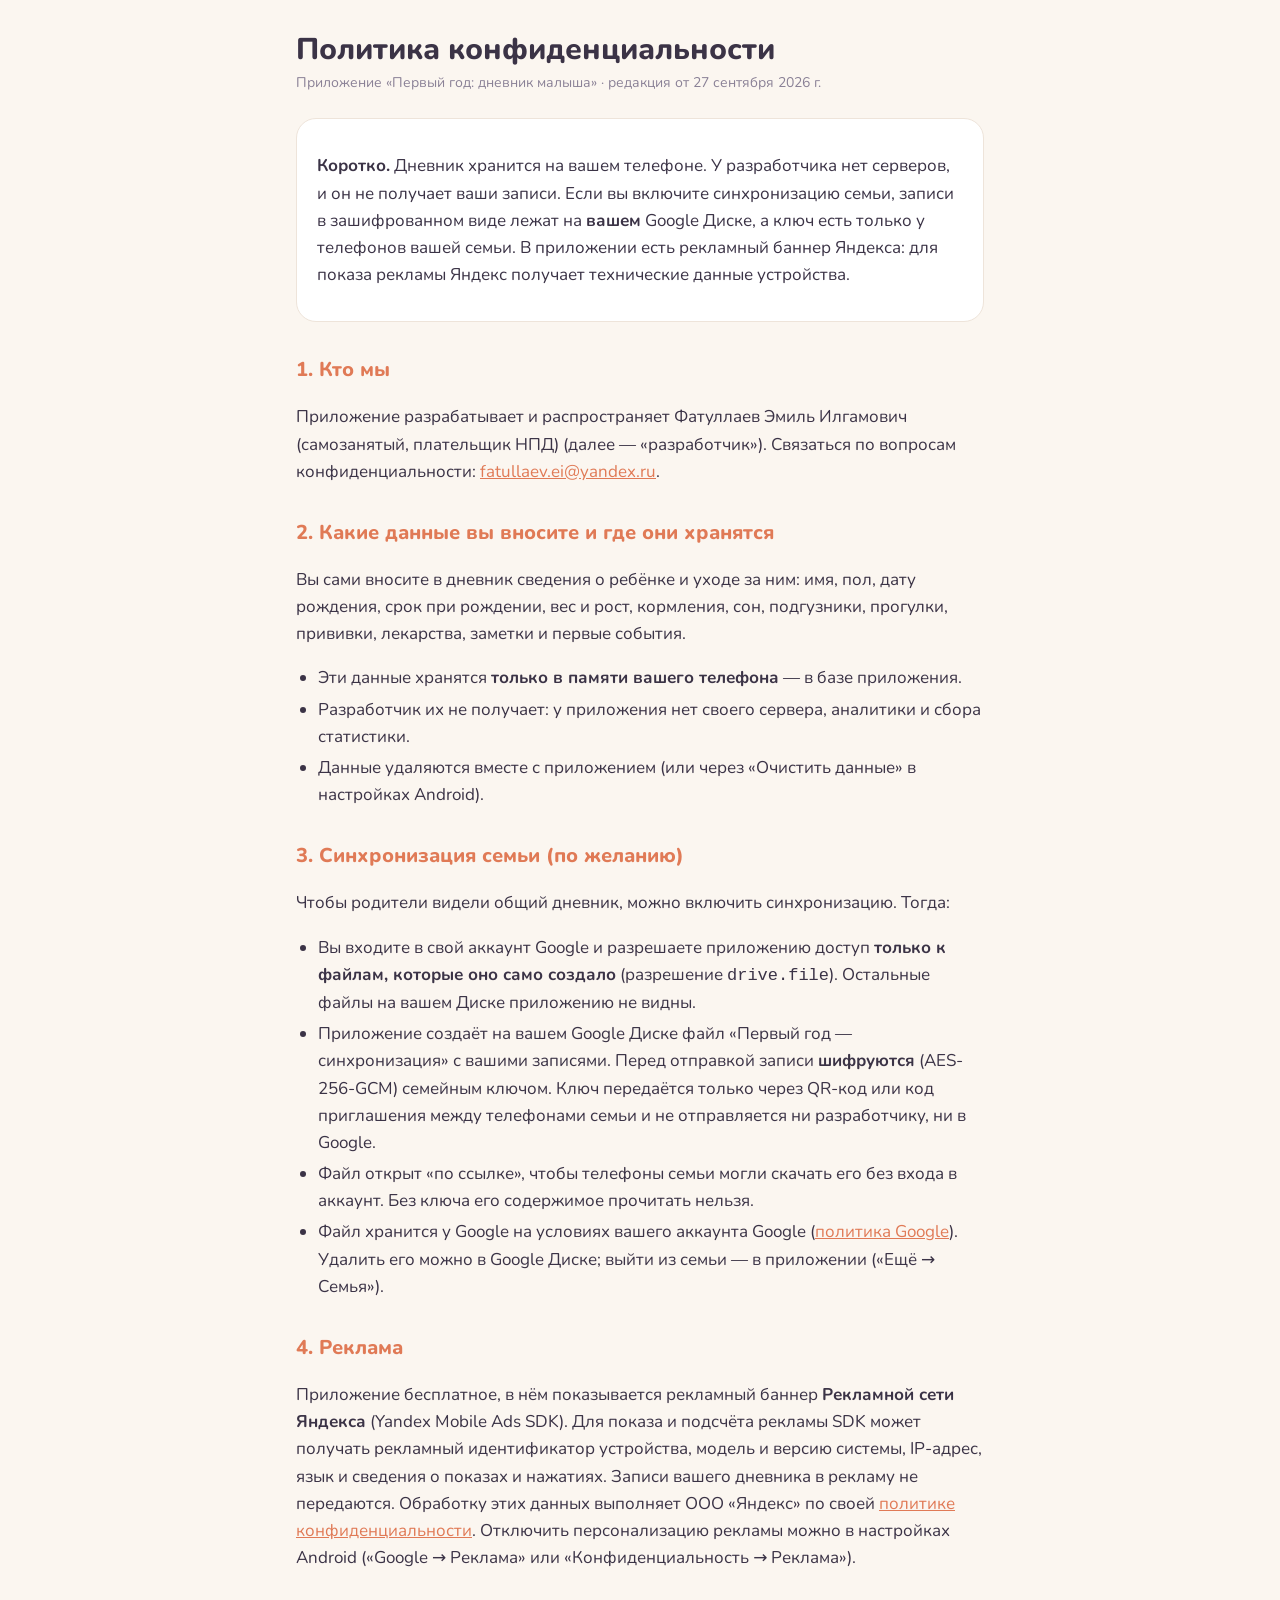
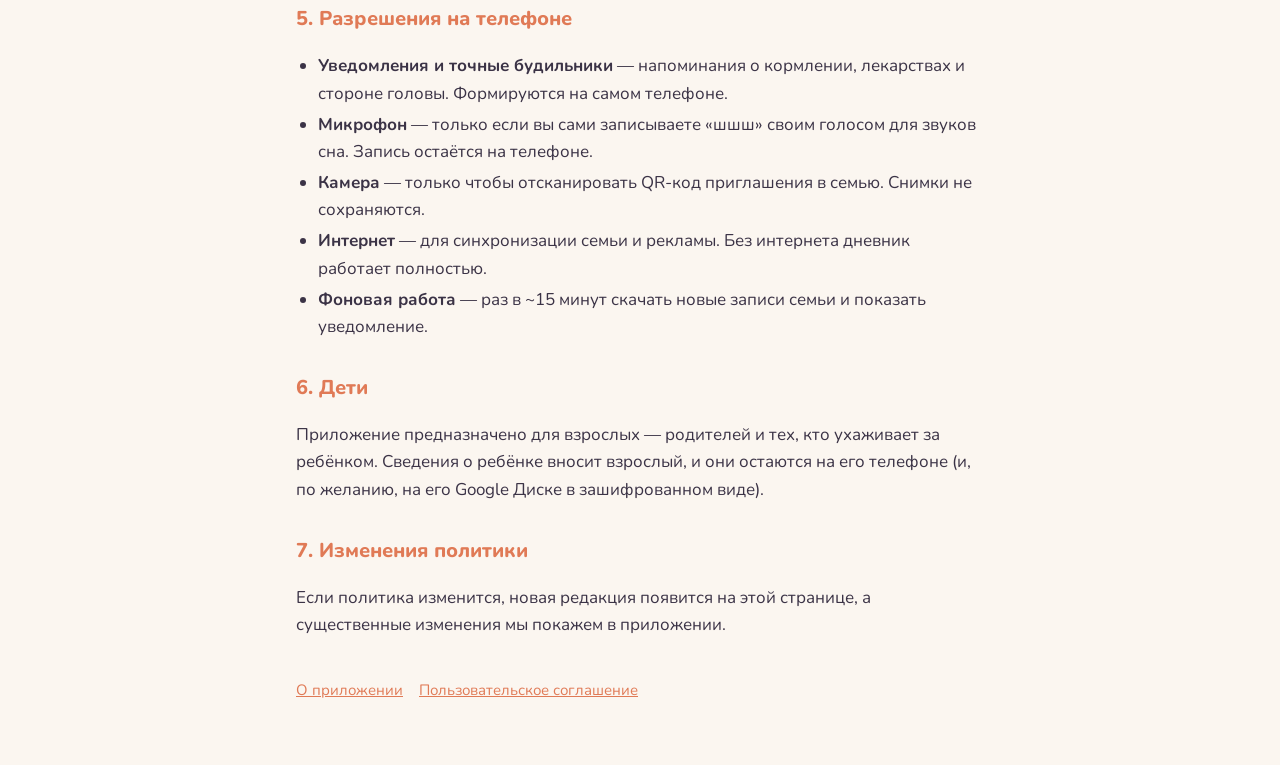
==== privacy.html @ 51f769ee "Add files via upload" ====
<!doctype html>
<html lang="ru">
<head>
<meta charset="utf-8">
<meta name="viewport" content="width=device-width, initial-scale=1">
<title>Политика конфиденциальности — Первый год</title>
<link rel="preconnect" href="https://fonts.googleapis.com">
<link href="https://fonts.googleapis.com/css2?family=Nunito:wght@400;700;800&display=swap" rel="stylesheet">
<link rel="stylesheet" href="style.css">
</head>
<body>
<main>
<h1>Политика конфиденциальности</h1>
<p class="date">Приложение «Первый год: дневник малыша» · редакция от 27 сентября 2026 г.</p>

<div class="card">
<p><b>Коротко.</b> Дневник хранится на вашем телефоне. У разработчика нет серверов,
и он не получает ваши записи. Если вы включите синхронизацию семьи, записи
в зашифрованном виде лежат на <b>вашем</b> Google Диске, а ключ есть только
у телефонов вашей семьи. В приложении есть рекламный баннер Яндекса: для
показа рекламы Яндекс получает технические данные устройства.</p>
</div>

<h2>1. Кто мы</h2>
<p>Приложение разрабатывает и распространяет Фатуллаев Эмиль Илгамович (самозанятый, плательщик НПД) (далее — «разработчик»).
Связаться по вопросам конфиденциальности: <a href="mailto:fatullaev.ei@yandex.ru">fatullaev.ei@yandex.ru</a>.</p>

<h2>2. Какие данные вы вносите и где они хранятся</h2>
<p>Вы сами вносите в дневник сведения о ребёнке и уходе за ним: имя, пол, дату
рождения, срок при рождении, вес и рост, кормления, сон, подгузники, прогулки,
прививки, лекарства, заметки и первые события.</p>
<ul>
<li>Эти данные хранятся <b>только в памяти вашего телефона</b> — в базе
приложения.</li>
<li>Разработчик их не получает: у приложения нет своего сервера, аналитики
и сбора статистики.</li>
<li>Данные удаляются вместе с приложением (или через «Очистить данные»
в настройках Android).</li>
</ul>

<h2>3. Синхронизация семьи (по желанию)</h2>
<p>Чтобы родители видели общий дневник, можно включить синхронизацию. Тогда:</p>
<ul>
<li>Вы входите в свой аккаунт Google и разрешаете приложению доступ
<b>только к файлам, которые оно само создало</b> (разрешение
<code>drive.file</code>). Остальные файлы на вашем Диске приложению не видны.</li>
<li>Приложение создаёт на вашем Google Диске файл «Первый год — синхронизация»
с вашими записями. Перед отправкой записи <b>шифруются</b> (AES-256-GCM)
семейным ключом. Ключ передаётся только через QR-код или код приглашения
между телефонами семьи и не отправляется ни разработчику, ни в Google.</li>
<li>Файл открыт «по ссылке», чтобы телефоны семьи могли скачать его без
входа в аккаунт. Без ключа его содержимое прочитать нельзя.</li>
<li>Файл хранится у Google на условиях вашего аккаунта Google
(<a href="https://policies.google.com/privacy?hl=ru">политика Google</a>).
Удалить его можно в Google Диске; выйти из семьи — в приложении
(«Ещё → Семья»).</li>
</ul>

<h2>4. Реклама</h2>
<p>Приложение бесплатное, в нём показывается рекламный баннер
<b>Рекламной сети Яндекса</b> (Yandex Mobile Ads SDK). Для показа и подсчёта
рекламы SDK может получать рекламный идентификатор устройства, модель
и версию системы, IP-адрес, язык и сведения о показах и нажатиях.
Записи вашего дневника в рекламу не передаются. Обработку этих данных
выполняет ООО «Яндекс» по своей
<a href="https://yandex.ru/legal/confidential/">политике конфиденциальности</a>.
Отключить персонализацию рекламы можно в настройках Android
(«Google → Реклама» или «Конфиденциальность → Реклама»).</p>

<h2>5. Разрешения на телефоне</h2>
<ul>
<li><b>Уведомления и точные будильники</b> — напоминания о кормлении,
лекарствах и стороне головы. Формируются на самом телефоне.</li>
<li><b>Микрофон</b> — только если вы сами записываете «шшш» своим голосом для
звуков сна. Запись остаётся на телефоне.</li>
<li><b>Камера</b> — только чтобы отсканировать QR-код приглашения в семью.
Снимки не сохраняются.</li>
<li><b>Интернет</b> — для синхронизации семьи и рекламы. Без интернета
дневник работает полностью.</li>
<li><b>Фоновая работа</b> — раз в ~15 минут скачать новые записи семьи
и показать уведомление.</li>
</ul>

<h2>6. Дети</h2>
<p>Приложение предназначено для взрослых — родителей и тех, кто ухаживает
за ребёнком. Сведения о ребёнке вносит взрослый, и они остаются на его
телефоне (и, по желанию, на его Google Диске в зашифрованном виде).</p>

<h2>7. Изменения политики</h2>
<p>Если политика изменится, новая редакция появится на этой странице,
а существенные изменения мы покажем в приложении.</p>

<nav><a href="index.html">О приложении</a><a href="terms.html">Пользовательское соглашение</a></nav>
</main>
</body>
</html>
---- style.css ----
:root {
  --bg: #fbf6f0;
  --card: #ffffff;
  --ink: #3b3346;
  --muted: #8a8196;
  --accent: #e07a56;
  --line: #eee4da;
}
@media (prefers-color-scheme: dark) {
  :root {
    --bg: #1c1a24;
    --card: #26232f;
    --ink: #efe7dd;
    --muted: #a79fb2;
    --accent: #f2a98e;
    --line: #34303e;
  }
}
* { box-sizing: border-box; }
body {
  margin: 0;
  background: var(--bg);
  color: var(--ink);
  font: 17px/1.6 "Nunito", system-ui, sans-serif;
}
main {
  max-width: 720px;
  margin: 0 auto;
  padding: 32px 16px 64px;
}
h1 { font-size: 30px; line-height: 1.2; margin: 0 0 4px; font-weight: 800; }
h2 { font-size: 20px; margin: 32px 0 8px; color: var(--accent); font-weight: 800; }
.date { color: var(--muted); font-size: 14px; margin: 0 0 24px; }
.card {
  background: var(--card);
  border-radius: 20px;
  padding: 16px 20px;
  margin: 16px 0;
  border: 1px solid var(--line);
}
a { color: var(--accent); }
ul { padding-left: 22px; }
li { margin: 4px 0; }
nav { display: flex; gap: 16px; flex-wrap: wrap; margin-top: 40px; font-size: 15px; }
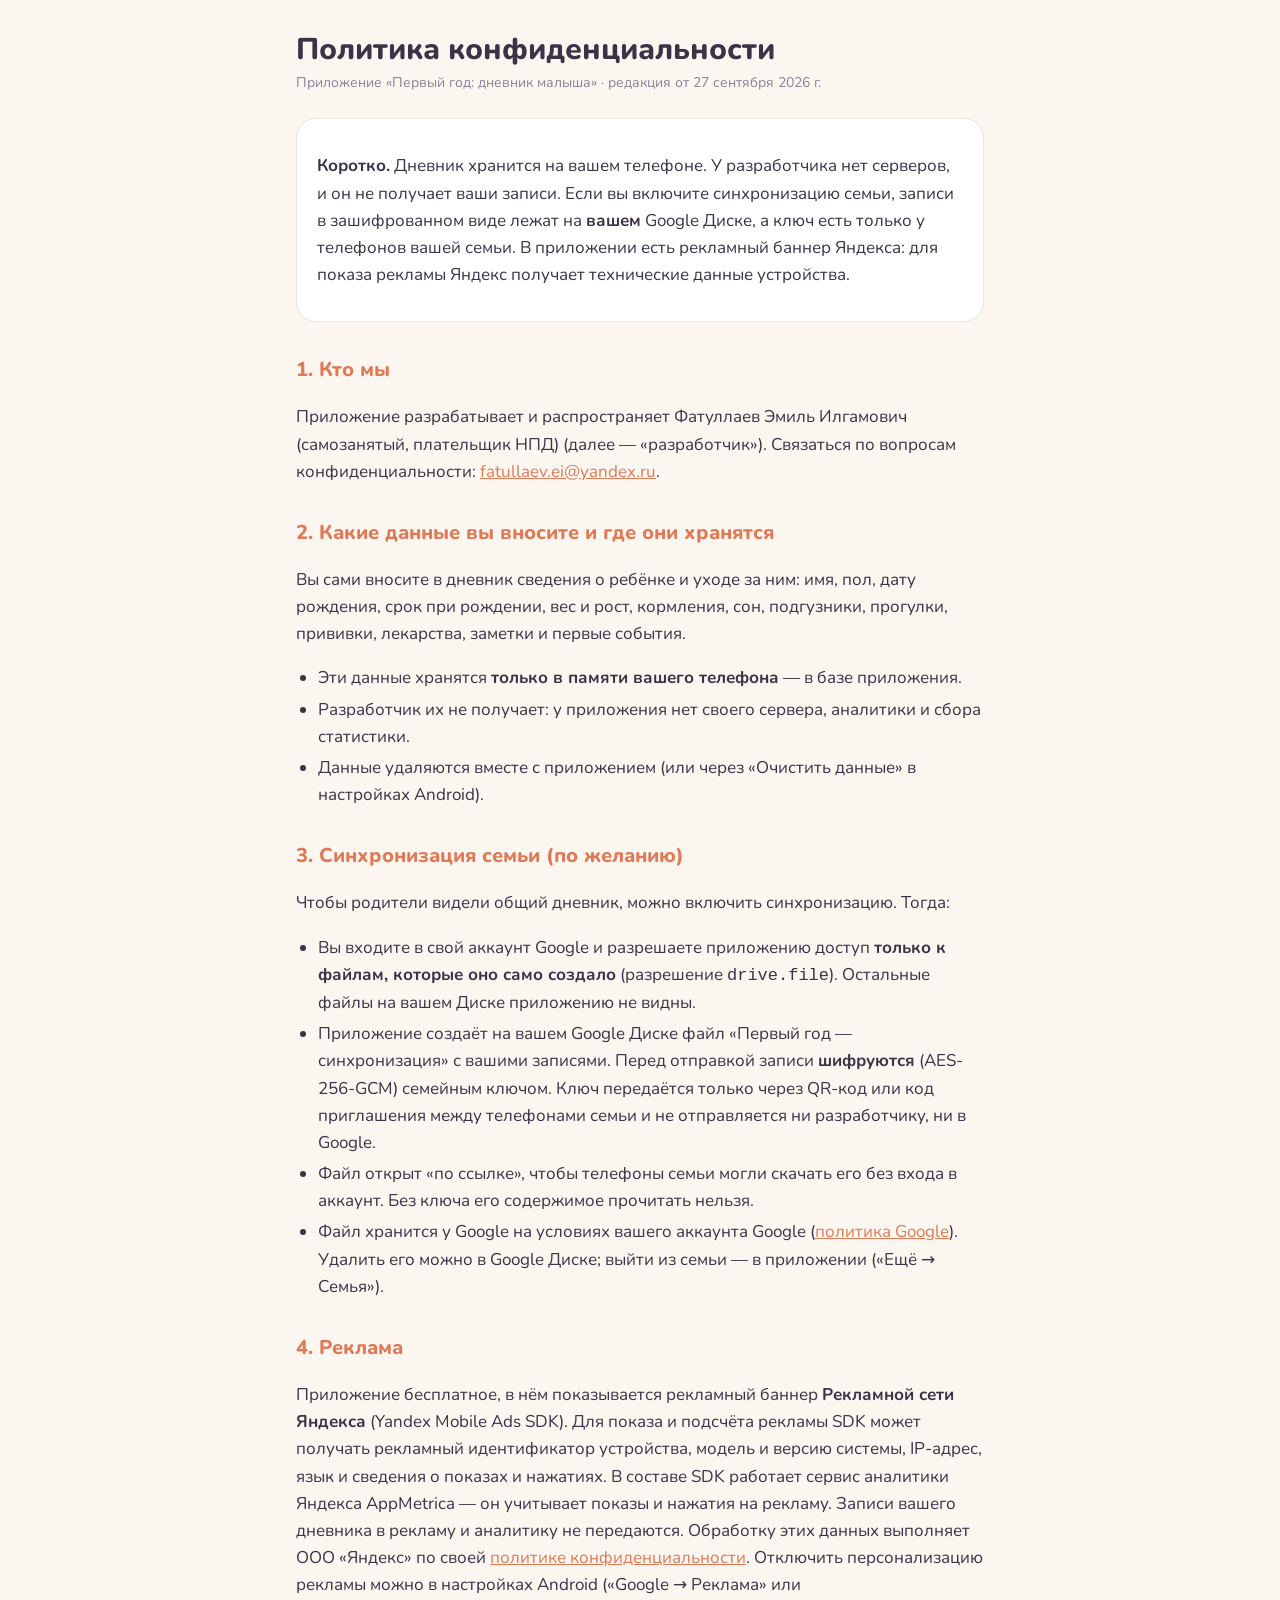
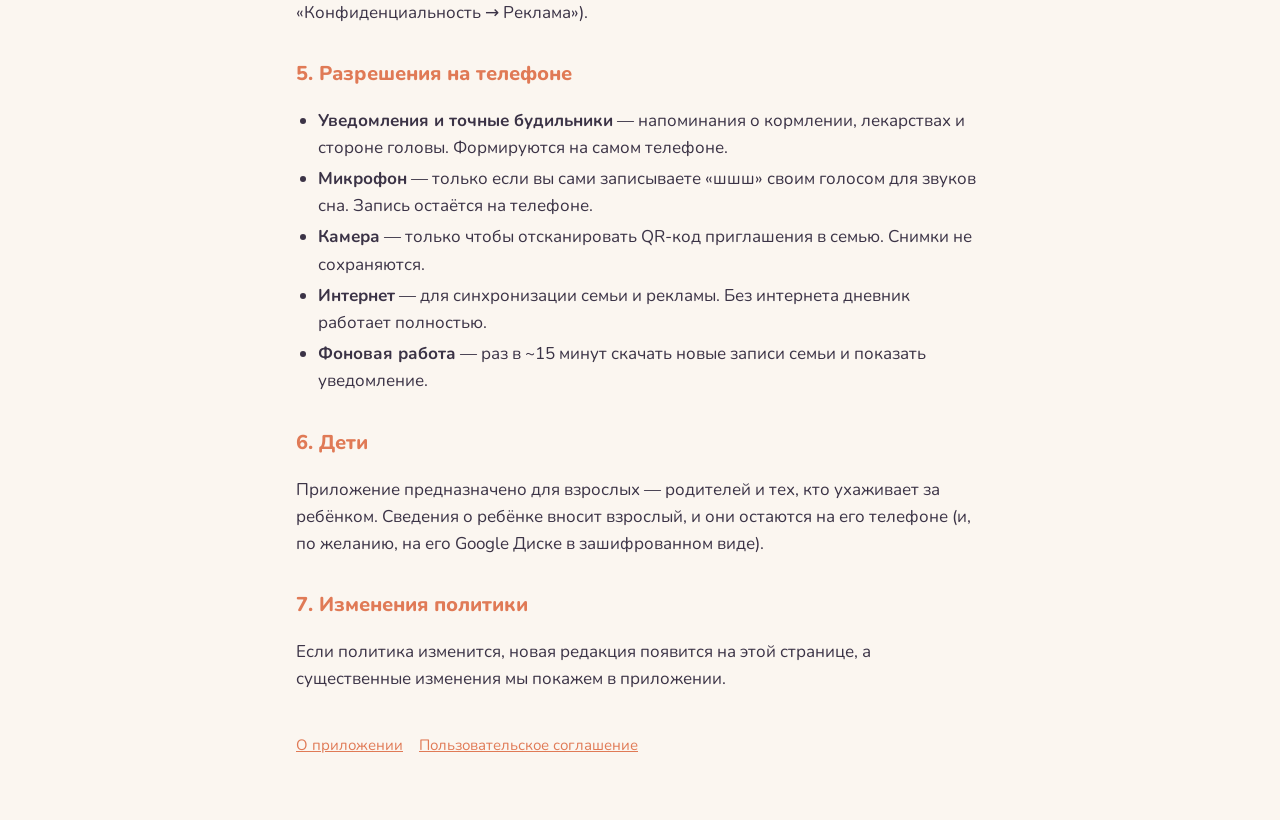
==== commit b25114dc: "Add files via upload" ====
--- a/privacy.html
+++ b/privacy.html
@@ -1,96 +1,98 @@
-<!doctype html>
-<html lang="ru">
-<head>
-<meta charset="utf-8">
-<meta name="viewport" content="width=device-width, initial-scale=1">
-<title>Политика конфиденциальности — Первый год</title>
-<link rel="preconnect" href="https://fonts.googleapis.com">
-<link href="https://fonts.googleapis.com/css2?family=Nunito:wght@400;700;800&display=swap" rel="stylesheet">
-<link rel="stylesheet" href="style.css">
-</head>
-<body>
-<main>
-<h1>Политика конфиденциальности</h1>
-<p class="date">Приложение «Первый год: дневник малыша» · редакция от 27 сентября 2026 г.</p>
-
-<div class="card">
-<p><b>Коротко.</b> Дневник хранится на вашем телефоне. У разработчика нет серверов,
-и он не получает ваши записи. Если вы включите синхронизацию семьи, записи
-в зашифрованном виде лежат на <b>вашем</b> Google Диске, а ключ есть только
-у телефонов вашей семьи. В приложении есть рекламный баннер Яндекса: для
-показа рекламы Яндекс получает технические данные устройства.</p>
-</div>
-
-<h2>1. Кто мы</h2>
-<p>Приложение разрабатывает и распространяет Фатуллаев Эмиль Илгамович (самозанятый, плательщик НПД) (далее — «разработчик»).
-Связаться по вопросам конфиденциальности: <a href="mailto:fatullaev.ei@yandex.ru">fatullaev.ei@yandex.ru</a>.</p>
-
-<h2>2. Какие данные вы вносите и где они хранятся</h2>
-<p>Вы сами вносите в дневник сведения о ребёнке и уходе за ним: имя, пол, дату
-рождения, срок при рождении, вес и рост, кормления, сон, подгузники, прогулки,
-прививки, лекарства, заметки и первые события.</p>
-<ul>
-<li>Эти данные хранятся <b>только в памяти вашего телефона</b> — в базе
-приложения.</li>
-<li>Разработчик их не получает: у приложения нет своего сервера, аналитики
-и сбора статистики.</li>
-<li>Данные удаляются вместе с приложением (или через «Очистить данные»
-в настройках Android).</li>
-</ul>
-
-<h2>3. Синхронизация семьи (по желанию)</h2>
-<p>Чтобы родители видели общий дневник, можно включить синхронизацию. Тогда:</p>
-<ul>
-<li>Вы входите в свой аккаунт Google и разрешаете приложению доступ
-<b>только к файлам, которые оно само создало</b> (разрешение
-<code>drive.file</code>). Остальные файлы на вашем Диске приложению не видны.</li>
-<li>Приложение создаёт на вашем Google Диске файл «Первый год — синхронизация»
-с вашими записями. Перед отправкой записи <b>шифруются</b> (AES-256-GCM)
-семейным ключом. Ключ передаётся только через QR-код или код приглашения
-между телефонами семьи и не отправляется ни разработчику, ни в Google.</li>
-<li>Файл открыт «по ссылке», чтобы телефоны семьи могли скачать его без
-входа в аккаунт. Без ключа его содержимое прочитать нельзя.</li>
-<li>Файл хранится у Google на условиях вашего аккаунта Google
-(<a href="https://policies.google.com/privacy?hl=ru">политика Google</a>).
-Удалить его можно в Google Диске; выйти из семьи — в приложении
-(«Ещё → Семья»).</li>
-</ul>
-
-<h2>4. Реклама</h2>
-<p>Приложение бесплатное, в нём показывается рекламный баннер
-<b>Рекламной сети Яндекса</b> (Yandex Mobile Ads SDK). Для показа и подсчёта
-рекламы SDK может получать рекламный идентификатор устройства, модель
-и версию системы, IP-адрес, язык и сведения о показах и нажатиях.
-Записи вашего дневника в рекламу не передаются. Обработку этих данных
-выполняет ООО «Яндекс» по своей
-<a href="https://yandex.ru/legal/confidential/">политике конфиденциальности</a>.
-Отключить персонализацию рекламы можно в настройках Android
-(«Google → Реклама» или «Конфиденциальность → Реклама»).</p>
-
-<h2>5. Разрешения на телефоне</h2>
-<ul>
-<li><b>Уведомления и точные будильники</b> — напоминания о кормлении,
-лекарствах и стороне головы. Формируются на самом телефоне.</li>
-<li><b>Микрофон</b> — только если вы сами записываете «шшш» своим голосом для
-звуков сна. Запись остаётся на телефоне.</li>
-<li><b>Камера</b> — только чтобы отсканировать QR-код приглашения в семью.
-Снимки не сохраняются.</li>
-<li><b>Интернет</b> — для синхронизации семьи и рекламы. Без интернета
-дневник работает полностью.</li>
-<li><b>Фоновая работа</b> — раз в ~15 минут скачать новые записи семьи
-и показать уведомление.</li>
-</ul>
-
-<h2>6. Дети</h2>
-<p>Приложение предназначено для взрослых — родителей и тех, кто ухаживает
-за ребёнком. Сведения о ребёнке вносит взрослый, и они остаются на его
-телефоне (и, по желанию, на его Google Диске в зашифрованном виде).</p>
-
-<h2>7. Изменения политики</h2>
-<p>Если политика изменится, новая редакция появится на этой странице,
-а существенные изменения мы покажем в приложении.</p>
-
-<nav><a href="index.html">О приложении</a><a href="terms.html">Пользовательское соглашение</a></nav>
-</main>
-</body>
-</html>
+<!doctype html>
+<html lang="ru">
+<head>
+<meta charset="utf-8">
+<meta name="viewport" content="width=device-width, initial-scale=1">
+<title>Политика конфиденциальности — Первый год</title>
+<link rel="preconnect" href="https://fonts.googleapis.com">
+<link href="https://fonts.googleapis.com/css2?family=Nunito:wght@400;700;800&display=swap" rel="stylesheet">
+<link rel="stylesheet" href="style.css">
+</head>
+<body>
+<main>
+<h1>Политика конфиденциальности</h1>
+<p class="date">Приложение «Первый год: дневник малыша» · редакция от 27 сентября 2026 г.</p>
+
+<div class="card">
+<p><b>Коротко.</b> Дневник хранится на вашем телефоне. У разработчика нет серверов,
+и он не получает ваши записи. Если вы включите синхронизацию семьи, записи
+в зашифрованном виде лежат на <b>вашем</b> Google Диске, а ключ есть только
+у телефонов вашей семьи. В приложении есть рекламный баннер Яндекса: для
+показа рекламы Яндекс получает технические данные устройства.</p>
+</div>
+
+<h2>1. Кто мы</h2>
+<p>Приложение разрабатывает и распространяет Фатуллаев Эмиль Илгамович (самозанятый, плательщик НПД) (далее — «разработчик»).
+Связаться по вопросам конфиденциальности: <a href="mailto:fatullaev.ei@yandex.ru">fatullaev.ei@yandex.ru</a>.</p>
+
+<h2>2. Какие данные вы вносите и где они хранятся</h2>
+<p>Вы сами вносите в дневник сведения о ребёнке и уходе за ним: имя, пол, дату
+рождения, срок при рождении, вес и рост, кормления, сон, подгузники, прогулки,
+прививки, лекарства, заметки и первые события.</p>
+<ul>
+<li>Эти данные хранятся <b>только в памяти вашего телефона</b> — в базе
+приложения.</li>
+<li>Разработчик их не получает: у приложения нет своего сервера, аналитики
+и сбора статистики.</li>
+<li>Данные удаляются вместе с приложением (или через «Очистить данные»
+в настройках Android).</li>
+</ul>
+
+<h2>3. Синхронизация семьи (по желанию)</h2>
+<p>Чтобы родители видели общий дневник, можно включить синхронизацию. Тогда:</p>
+<ul>
+<li>Вы входите в свой аккаунт Google и разрешаете приложению доступ
+<b>только к файлам, которые оно само создало</b> (разрешение
+<code>drive.file</code>). Остальные файлы на вашем Диске приложению не видны.</li>
+<li>Приложение создаёт на вашем Google Диске файл «Первый год — синхронизация»
+с вашими записями. Перед отправкой записи <b>шифруются</b> (AES-256-GCM)
+семейным ключом. Ключ передаётся только через QR-код или код приглашения
+между телефонами семьи и не отправляется ни разработчику, ни в Google.</li>
+<li>Файл открыт «по ссылке», чтобы телефоны семьи могли скачать его без
+входа в аккаунт. Без ключа его содержимое прочитать нельзя.</li>
+<li>Файл хранится у Google на условиях вашего аккаунта Google
+(<a href="https://policies.google.com/privacy?hl=ru">политика Google</a>).
+Удалить его можно в Google Диске; выйти из семьи — в приложении
+(«Ещё → Семья»).</li>
+</ul>
+
+<h2>4. Реклама</h2>
+<p>Приложение бесплатное, в нём показывается рекламный баннер
+<b>Рекламной сети Яндекса</b> (Yandex Mobile Ads SDK). Для показа и подсчёта
+рекламы SDK может получать рекламный идентификатор устройства, модель
+и версию системы, IP-адрес, язык и сведения о показах и нажатиях.
+В составе SDK работает сервис аналитики Яндекса AppMetrica — он учитывает
+показы и нажатия на рекламу. Записи вашего дневника в рекламу и аналитику
+не передаются. Обработку этих данных
+выполняет ООО «Яндекс» по своей
+<a href="https://yandex.ru/legal/confidential/">политике конфиденциальности</a>.
+Отключить персонализацию рекламы можно в настройках Android
+(«Google → Реклама» или «Конфиденциальность → Реклама»).</p>
+
+<h2>5. Разрешения на телефоне</h2>
+<ul>
+<li><b>Уведомления и точные будильники</b> — напоминания о кормлении,
+лекарствах и стороне головы. Формируются на самом телефоне.</li>
+<li><b>Микрофон</b> — только если вы сами записываете «шшш» своим голосом для
+звуков сна. Запись остаётся на телефоне.</li>
+<li><b>Камера</b> — только чтобы отсканировать QR-код приглашения в семью.
+Снимки не сохраняются.</li>
+<li><b>Интернет</b> — для синхронизации семьи и рекламы. Без интернета
+дневник работает полностью.</li>
+<li><b>Фоновая работа</b> — раз в ~15 минут скачать новые записи семьи
+и показать уведомление.</li>
+</ul>
+
+<h2>6. Дети</h2>
+<p>Приложение предназначено для взрослых — родителей и тех, кто ухаживает
+за ребёнком. Сведения о ребёнке вносит взрослый, и они остаются на его
+телефоне (и, по желанию, на его Google Диске в зашифрованном виде).</p>
+
+<h2>7. Изменения политики</h2>
+<p>Если политика изменится, новая редакция появится на этой странице,
+а существенные изменения мы покажем в приложении.</p>
+
+<nav><a href="index.html">О приложении</a><a href="terms.html">Пользовательское соглашение</a></nav>
+</main>
+</body>
+</html>
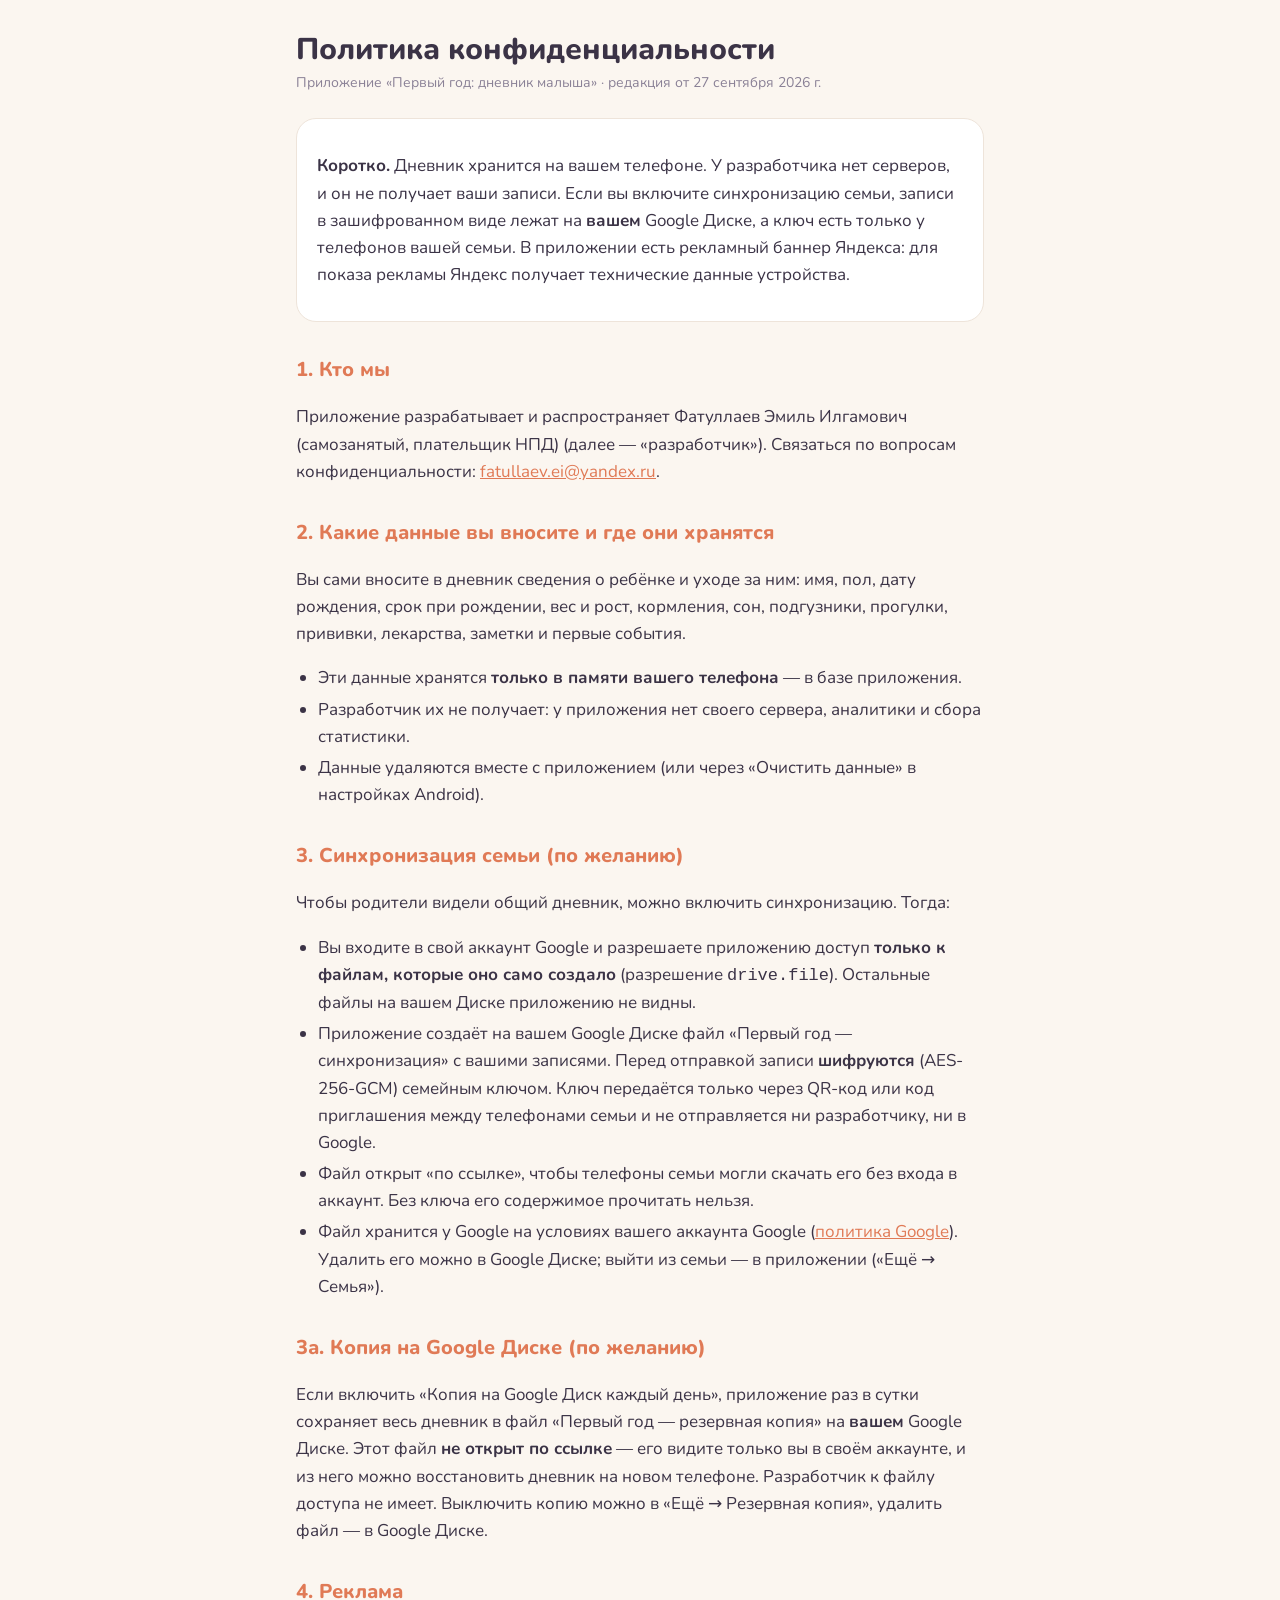
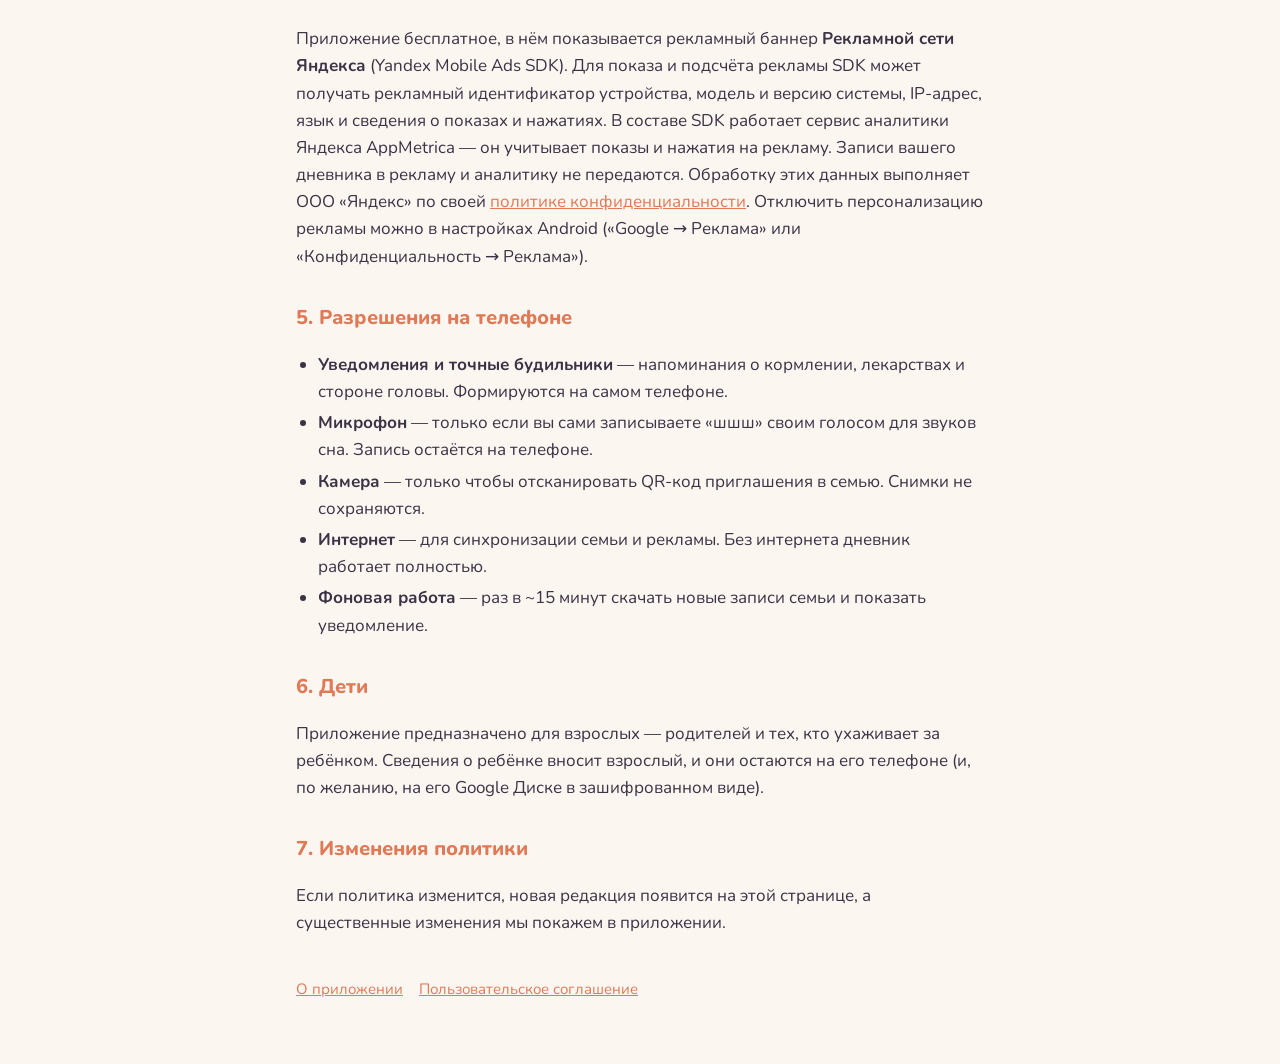
==== commit 60020243: "Add files via upload" ====
--- a/privacy.html
+++ b/privacy.html
@@ -56,6 +56,14 @@
 («Ещё → Семья»).</li>
 </ul>
 
+<h2>3а. Копия на Google Диске (по желанию)</h2>
+<p>Если включить «Копия на Google Диск каждый день», приложение раз в сутки
+сохраняет весь дневник в файл «Первый год — резервная копия» на
+<b>вашем</b> Google Диске. Этот файл <b>не открыт по ссылке</b> — его видите
+только вы в своём аккаунте, и из него можно восстановить дневник на новом
+телефоне. Разработчик к файлу доступа не имеет. Выключить копию можно в
+«Ещё → Резервная копия», удалить файл — в Google Диске.</p>
+
 <h2>4. Реклама</h2>
 <p>Приложение бесплатное, в нём показывается рекламный баннер
 <b>Рекламной сети Яндекса</b> (Yandex Mobile Ads SDK). Для показа и подсчёта
